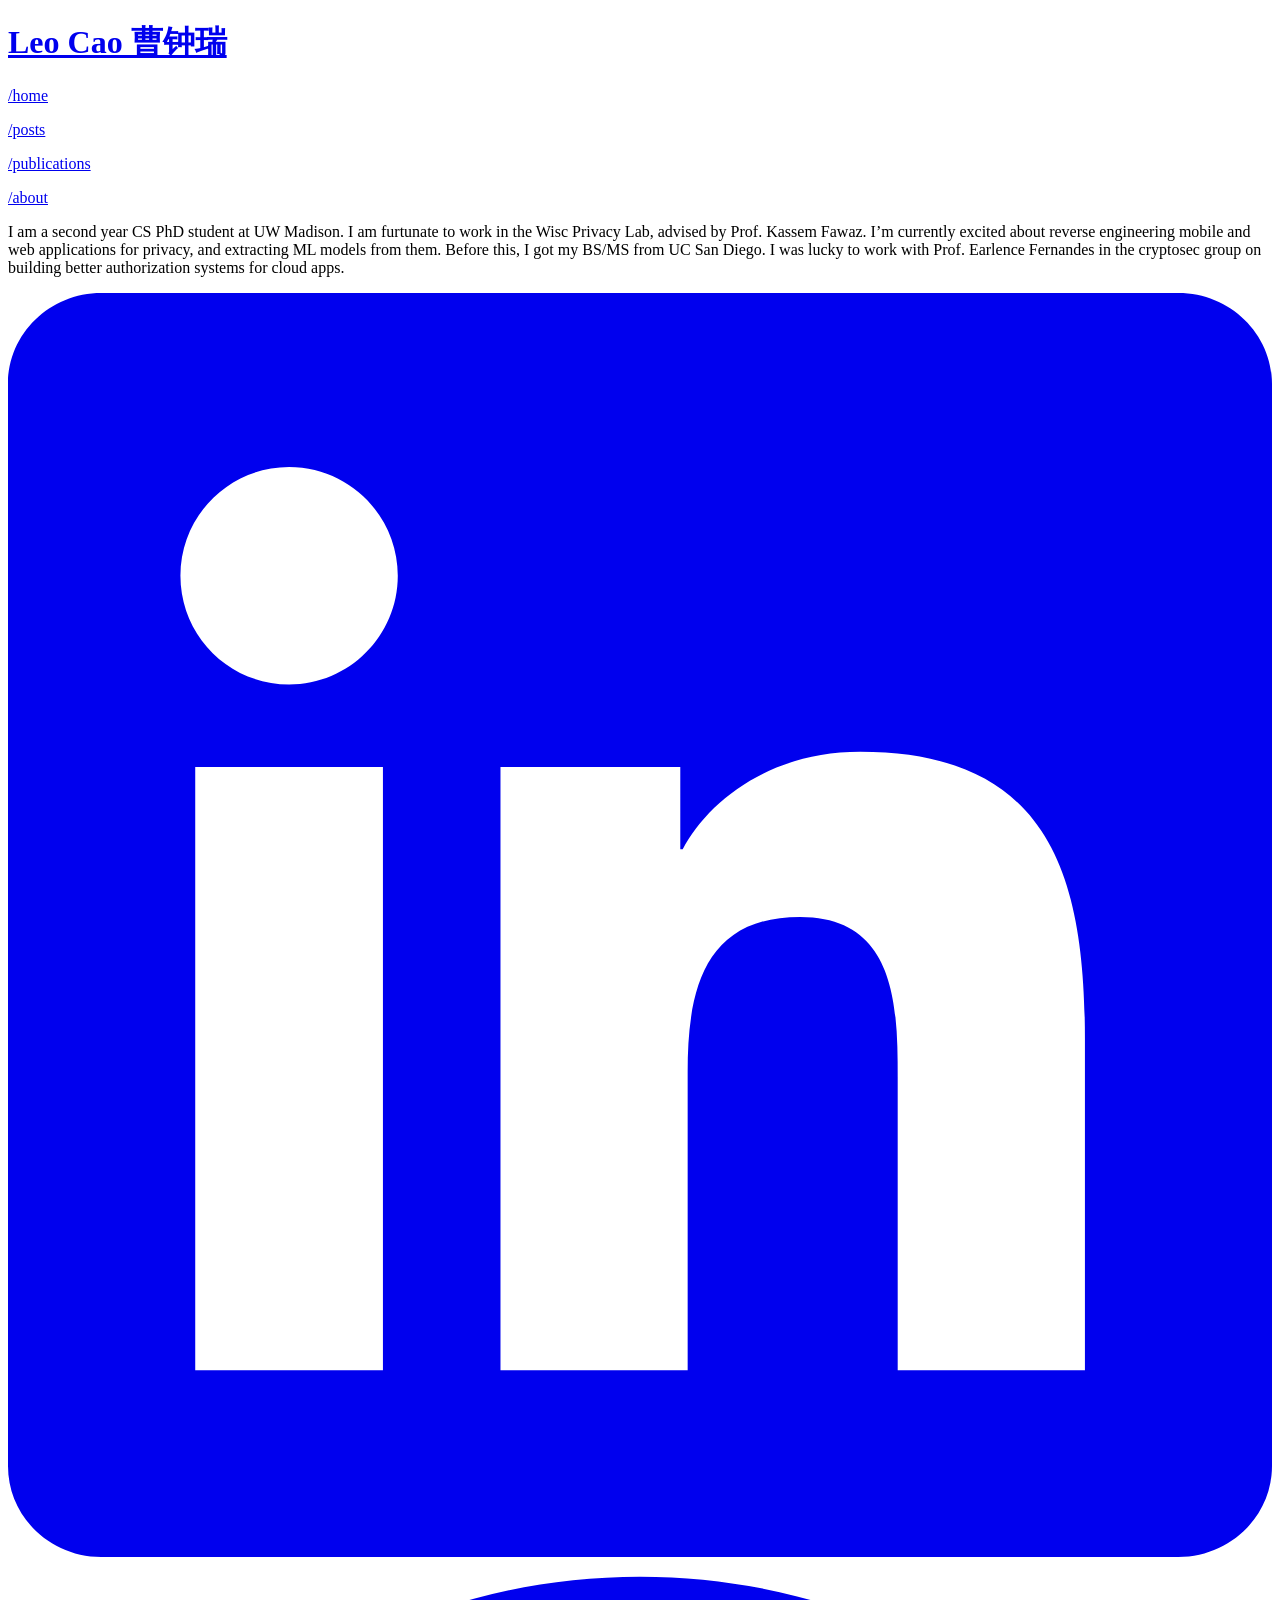
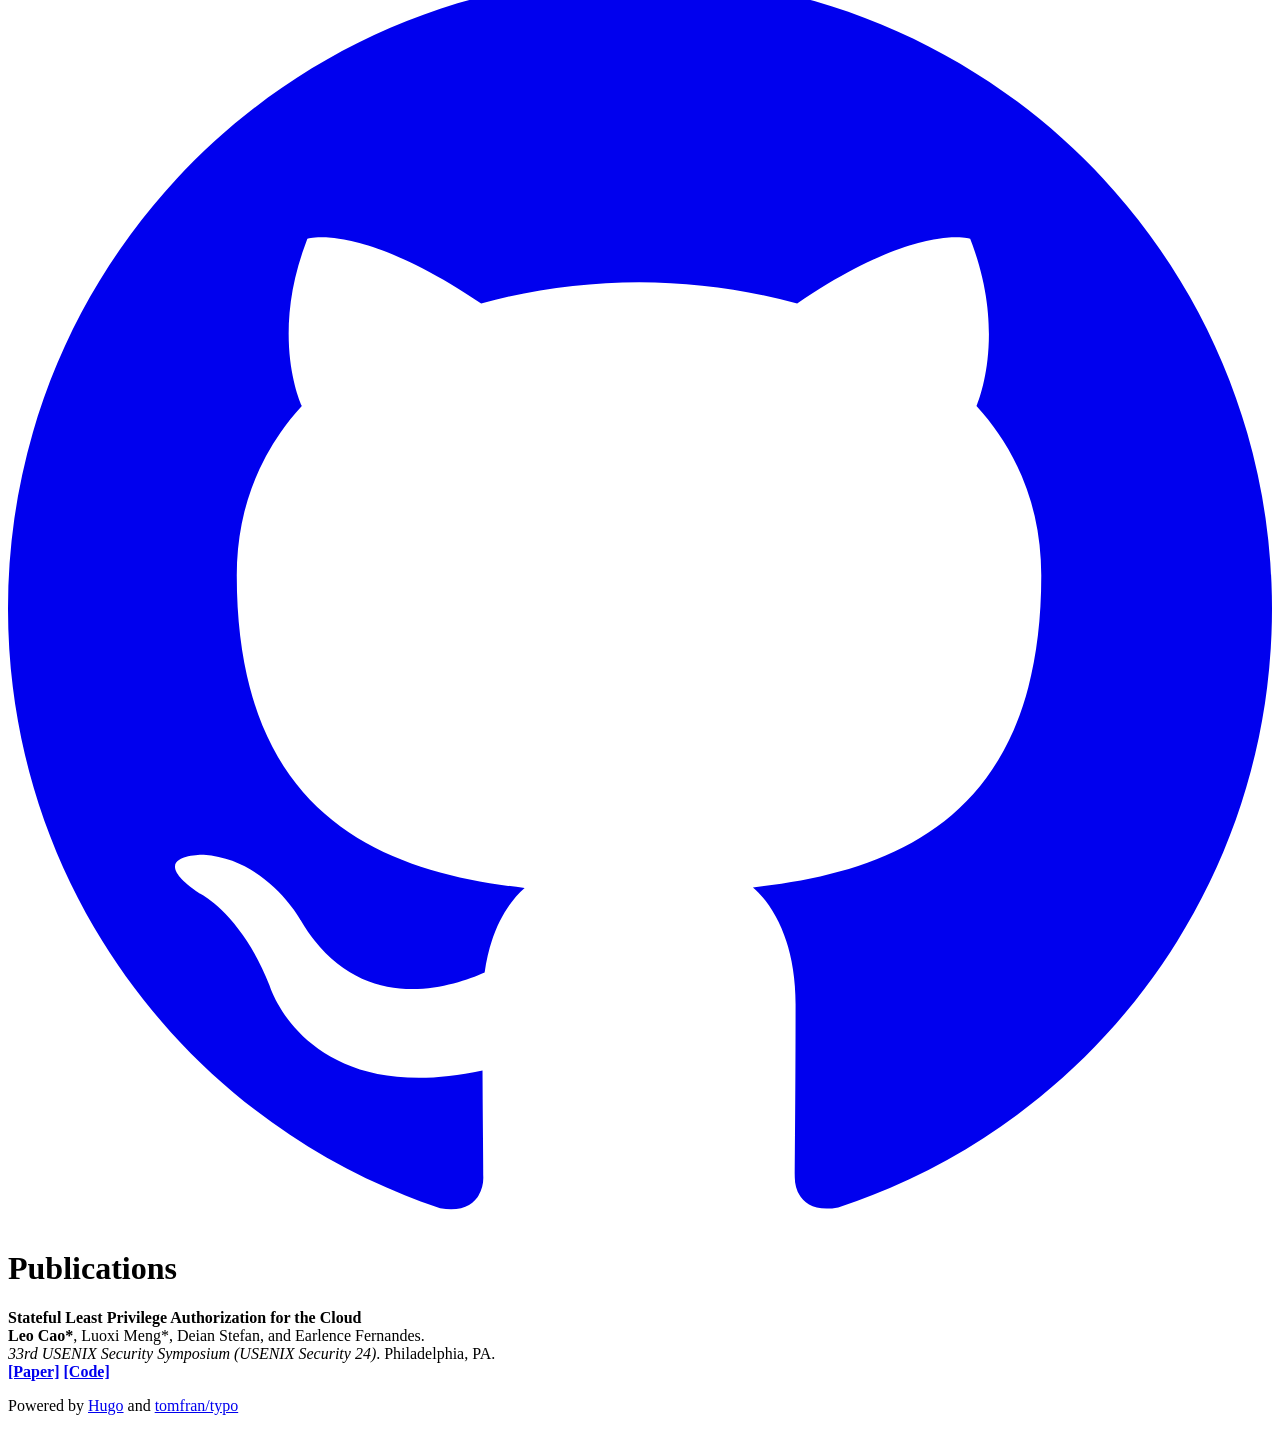
==== public/index.html @ 764d0f42 "test2" ====
<!DOCTYPE html>
<html lang="en-us"
  dir="ltr">

<head>
	<meta name="generator" content="Hugo 0.153.4"><script src="/livereload.js?mindelay=10&amp;v=2&amp;port=1313&amp;path=livereload" data-no-instant defer></script>
  <meta charset="utf-8">
<meta name="viewport" content="width=device-width">








    






<link rel="icon" type="image/ico" href="http://localhost:1313/favicon.ico">
<link rel="icon" type="image/png" sizes="16x16" href="http://localhost:1313/favicon-16x16.png">
<link rel="icon" type="image/png" sizes="32x32" href="http://localhost:1313/favicon-32x32.png">
<link rel="icon" type="image/png" sizes="192x192" href="http://localhost:1313/android-chrome-192x192.png">
<link rel="apple-touch-icon" sizes="180x180" href="http://localhost:1313/apple-touch-icon.png">

<link rel="alternate" type="application/rss+xml" href="http://localhost:1313/index.xml" title="Leo Cao 曹钟瑞">
<meta name="description" content=""/>



<title>
    
    Leo Cao 曹钟瑞
    
</title>

<link rel="canonical" href="http://localhost:1313/"/>

<meta property="og:url" content="http://localhost:1313/">
  <meta property="og:site_name" content="Leo Cao 曹钟瑞">
  <meta property="og:title" content="Home">
  <meta property="og:locale" content="en_us">
  <meta property="og:type" content="website">












<link rel="stylesheet" href="/assets/combined.min.dd04f7f0300819ff42387dc02cdf2250d3cceb93602a7892c2efe8bd518d082b.css" media="all">











    




</head>







<body class="auto">

  <div class="content">
    <header>
      

<div class="header">

    

    <h1 class="header-title">
        <a href="http://localhost:1313/">Leo Cao 曹钟瑞</a>
    </h1>

    <div class="header-menu">
        

        
        

        <p
            class="small  bold ">
            <a href="/" >
                /home
            </a>
        </p>
        

        <p
            class="small ">
            <a href="/posts" >
                /posts
            </a>
        </p>
        

        <p
            class="small ">
            <a href="/publications" >
                /publications
            </a>
        </p>
        

        <p
            class="small ">
            <a href="/about" >
                /about
            </a>
        </p>
        
        
    </div>

    

</div>

    </header>

    <main class="main">
      






<div class="intro">
    

    
    <p>I am a second year CS PhD student at UW Madison.
I am furtunate to work in the Wisc Privacy Lab, advised by Prof. Kassem Fawaz.
I&rsquo;m currently excited about reverse engineering mobile and web applications for privacy, and extracting ML models from them.
Before this, I got my BS/MS from UC San Diego.
I was lucky to work with Prof. Earlence Fernandes in the cryptosec group on building better authorization systems for cloud apps.</p>
    
</div>





<div class="social-icons">
    <a href="https://www.linkedin.com/in/zhongrui-cao-689083153/" target="_blank"
        rel="noopener noreferrer me"
        title="Linkedin">
        <svg role="img" fill="currentColor" viewBox="0 0 24 24" xmlns="http://www.w3.org/2000/svg"><title>LinkedIn</title><path d="M20.447 20.452h-3.554v-5.569c0-1.328-.027-3.037-1.852-3.037-1.853 0-2.136 1.445-2.136 2.939v5.667H9.351V9h3.414v1.561h.046c.477-.9 1.637-1.85 3.37-1.85 3.601 0 4.267 2.37 4.267 5.455v6.286zM5.337 7.433c-1.144 0-2.063-.926-2.063-2.065 0-1.138.92-2.063 2.063-2.063 1.14 0 2.064.925 2.064 2.063 0 1.139-.925 2.065-2.064 2.065zm1.782 13.019H3.555V9h3.564v11.452zM22.225 0H1.771C.792 0 0 .774 0 1.729v20.542C0 23.227.792 24 1.771 24h20.451C23.2 24 24 23.227 24 22.271V1.729C24 .774 23.2 0 22.222 0h.003z"/></svg>
    </a>
    <a href="https://github.com/Zhongrui-Cao" target="_blank"
        rel="noopener noreferrer me"
        title="Github">
        <svg role="img" fill="currentColor" viewBox="0 0 24 24" xmlns="http://www.w3.org/2000/svg"><title>GitHub</title><path d="M12 .297c-6.63 0-12 5.373-12 12 0 5.303 3.438 9.8 8.205 11.385.6.113.82-.258.82-.577 0-.285-.01-1.04-.015-2.04-3.338.724-4.042-1.61-4.042-1.61C4.422 18.07 3.633 17.7 3.633 17.7c-1.087-.744.084-.729.084-.729 1.205.084 1.838 1.236 1.838 1.236 1.07 1.835 2.809 1.305 3.495.998.108-.776.417-1.305.76-1.605-2.665-.3-5.466-1.332-5.466-5.93 0-1.31.465-2.38 1.235-3.22-.135-.303-.54-1.523.105-3.176 0 0 1.005-.322 3.3 1.23.96-.267 1.98-.399 3-.405 1.02.006 2.04.138 3 .405 2.28-1.552 3.285-1.23 3.285-1.23.645 1.653.24 2.873.12 3.176.765.84 1.23 1.91 1.23 3.22 0 4.61-2.805 5.625-5.475 5.92.42.36.81 1.096.81 2.22 0 1.606-.015 2.896-.015 3.286 0 .315.21.69.825.57C20.565 22.092 24 17.592 24 12.297c0-6.627-5.373-12-12-12"/></svg>
    </a>
</div>






<div class="list-container">
    
    <h1> Publications </h1>
    

    

    
    
    
    

    

    
    <div class="post-line">

    

    

    <div>
        <p class="line-title">
            <a href="/publications/publications/">
                
            </a>
        </p>

        
        <p class="line-summary"> <p><strong>Stateful Least Privilege Authorization for the Cloud</strong><br>
<strong>Leo Cao*</strong>, Luoxi Meng*, Deian Stefan, and Earlence Fernandes.<br>
<em>33rd USENIX Security Symposium (USENIX Security 24)</em>. Philadelphia, PA.<br>
<a href="https://www.usenix.org/conference/usenixsecurity24/presentation/cao-leo"><strong>[Paper]</strong></a> <a href="https://github.com/earlence-security/stateful-auth"><strong>[Code]</strong></a></p> </p>
        
    </div>
</div>
    

    

    
</div>


    </main>
  </div>

  
  





    




  <footer>
    

    
    





    




    
    <p>Powered by
        <a href="https://gohugo.io/">Hugo</a>
        and
        <a href="https://github.com/tomfran/typo">tomfran/typo</a>
    </p>
    
    
    


  </footer>

  
</body>

<script src="/js/theme-switch.js"></script>
<script defer src="/js/copy-code.js"></script>
</html>
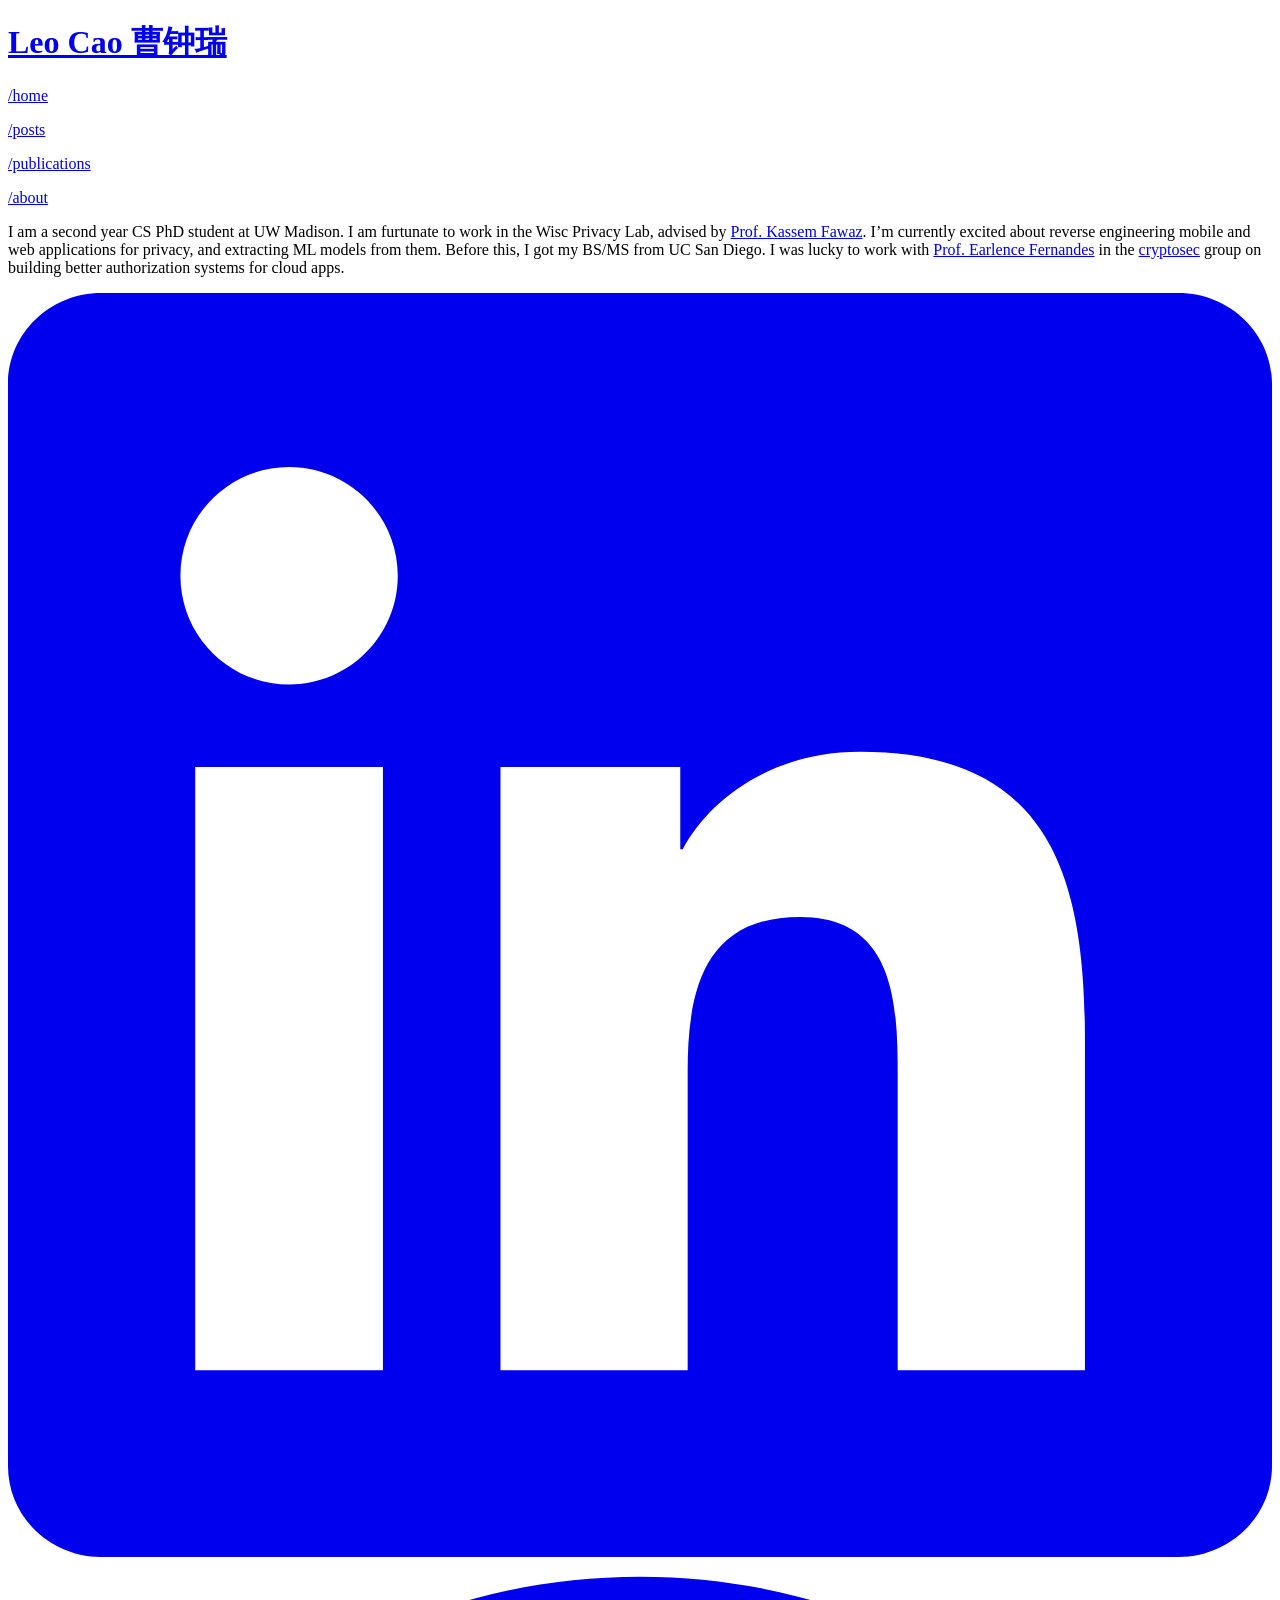
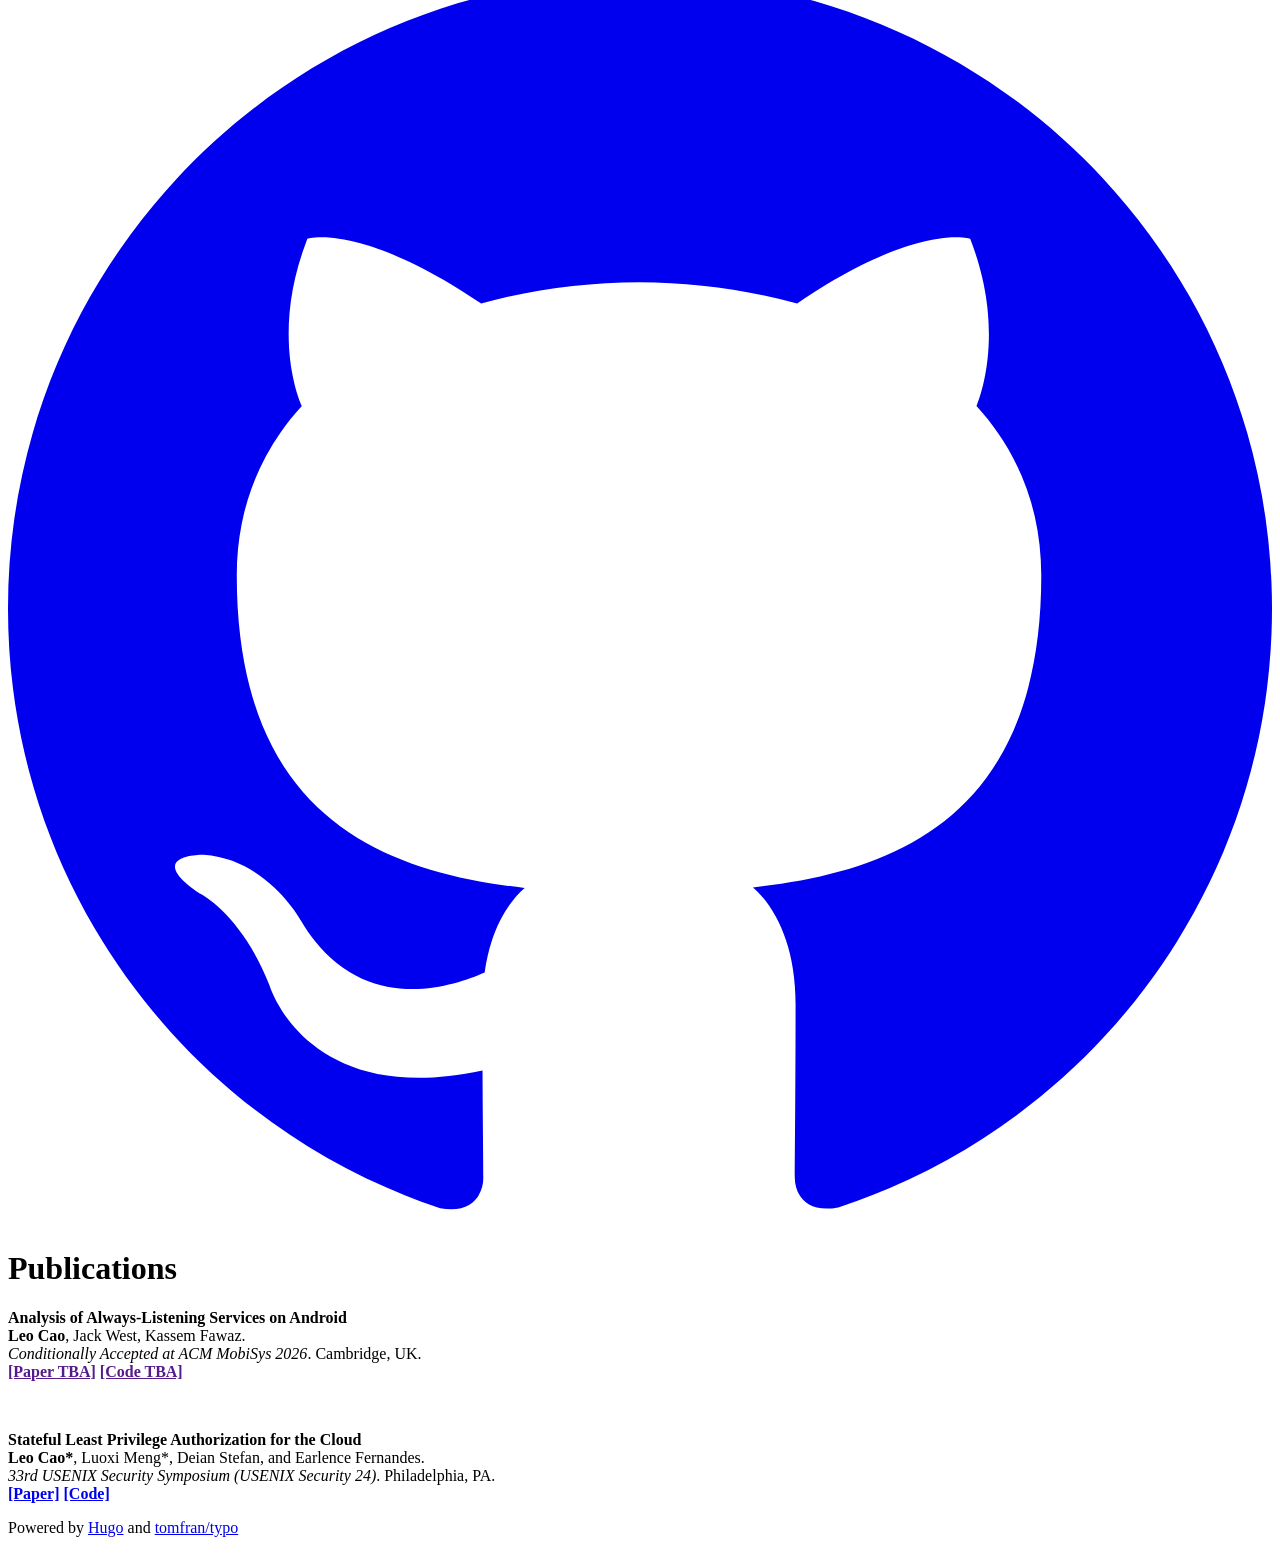
==== commit 0dd2c494: "add paper" ====
--- a/public/index.html
+++ b/public/index.html
@@ -3,7 +3,7 @@
   dir="ltr">
 
 <head>
-	<meta name="generator" content="Hugo 0.153.4"><script src="/livereload.js?mindelay=10&amp;v=2&amp;port=1313&amp;path=livereload" data-no-instant defer></script>
+	<meta name="generator" content="Hugo 0.153.1"><script src="/livereload.js?mindelay=10&amp;v=2&amp;port=1313&amp;path=livereload" data-no-instant defer></script>
   <meta charset="utf-8">
 <meta name="viewport" content="width=device-width">
 
@@ -155,10 +155,10 @@
 
     
     <p>I am a second year CS PhD student at UW Madison.
-I am furtunate to work in the Wisc Privacy Lab, advised by Prof. Kassem Fawaz.
+I am furtunate to work in the Wisc Privacy Lab, advised by <a href="https://kassemfawaz.com">Prof. Kassem Fawaz</a>.
 I&rsquo;m currently excited about reverse engineering mobile and web applications for privacy, and extracting ML models from them.
 Before this, I got my BS/MS from UC San Diego.
-I was lucky to work with Prof. Earlence Fernandes in the cryptosec group on building better authorization systems for cloud apps.</p>
+I was lucky to work with <a href="https://earlence.com">Prof. Earlence Fernandes</a> in the <a href="https://cryptosec.ucsd.edu/">cryptosec</a> group on building better authorization systems for cloud apps.</p>
     
 </div>
 
@@ -213,7 +213,12 @@
         </p>
 
         
-        <p class="line-summary"> <p><strong>Stateful Least Privilege Authorization for the Cloud</strong><br>
+        <p class="line-summary"> <p><strong>Analysis of Always-Listening Services on Android</strong><br>
+<strong>Leo Cao</strong>, Jack West, Kassem Fawaz.<br>
+<em>Conditionally Accepted at ACM MobiSys 2026</em>. Cambridge, UK.<br>
+<a href=""><strong>[Paper TBA]</strong></a> <a href=""><strong>[Code TBA]</strong></a></p>
+<br>
+<p><strong>Stateful Least Privilege Authorization for the Cloud</strong><br>
 <strong>Leo Cao*</strong>, Luoxi Meng*, Deian Stefan, and Earlence Fernandes.<br>
 <em>33rd USENIX Security Symposium (USENIX Security 24)</em>. Philadelphia, PA.<br>
 <a href="https://www.usenix.org/conference/usenixsecurity24/presentation/cao-leo"><strong>[Paper]</strong></a> <a href="https://github.com/earlence-security/stateful-auth"><strong>[Code]</strong></a></p> </p>
